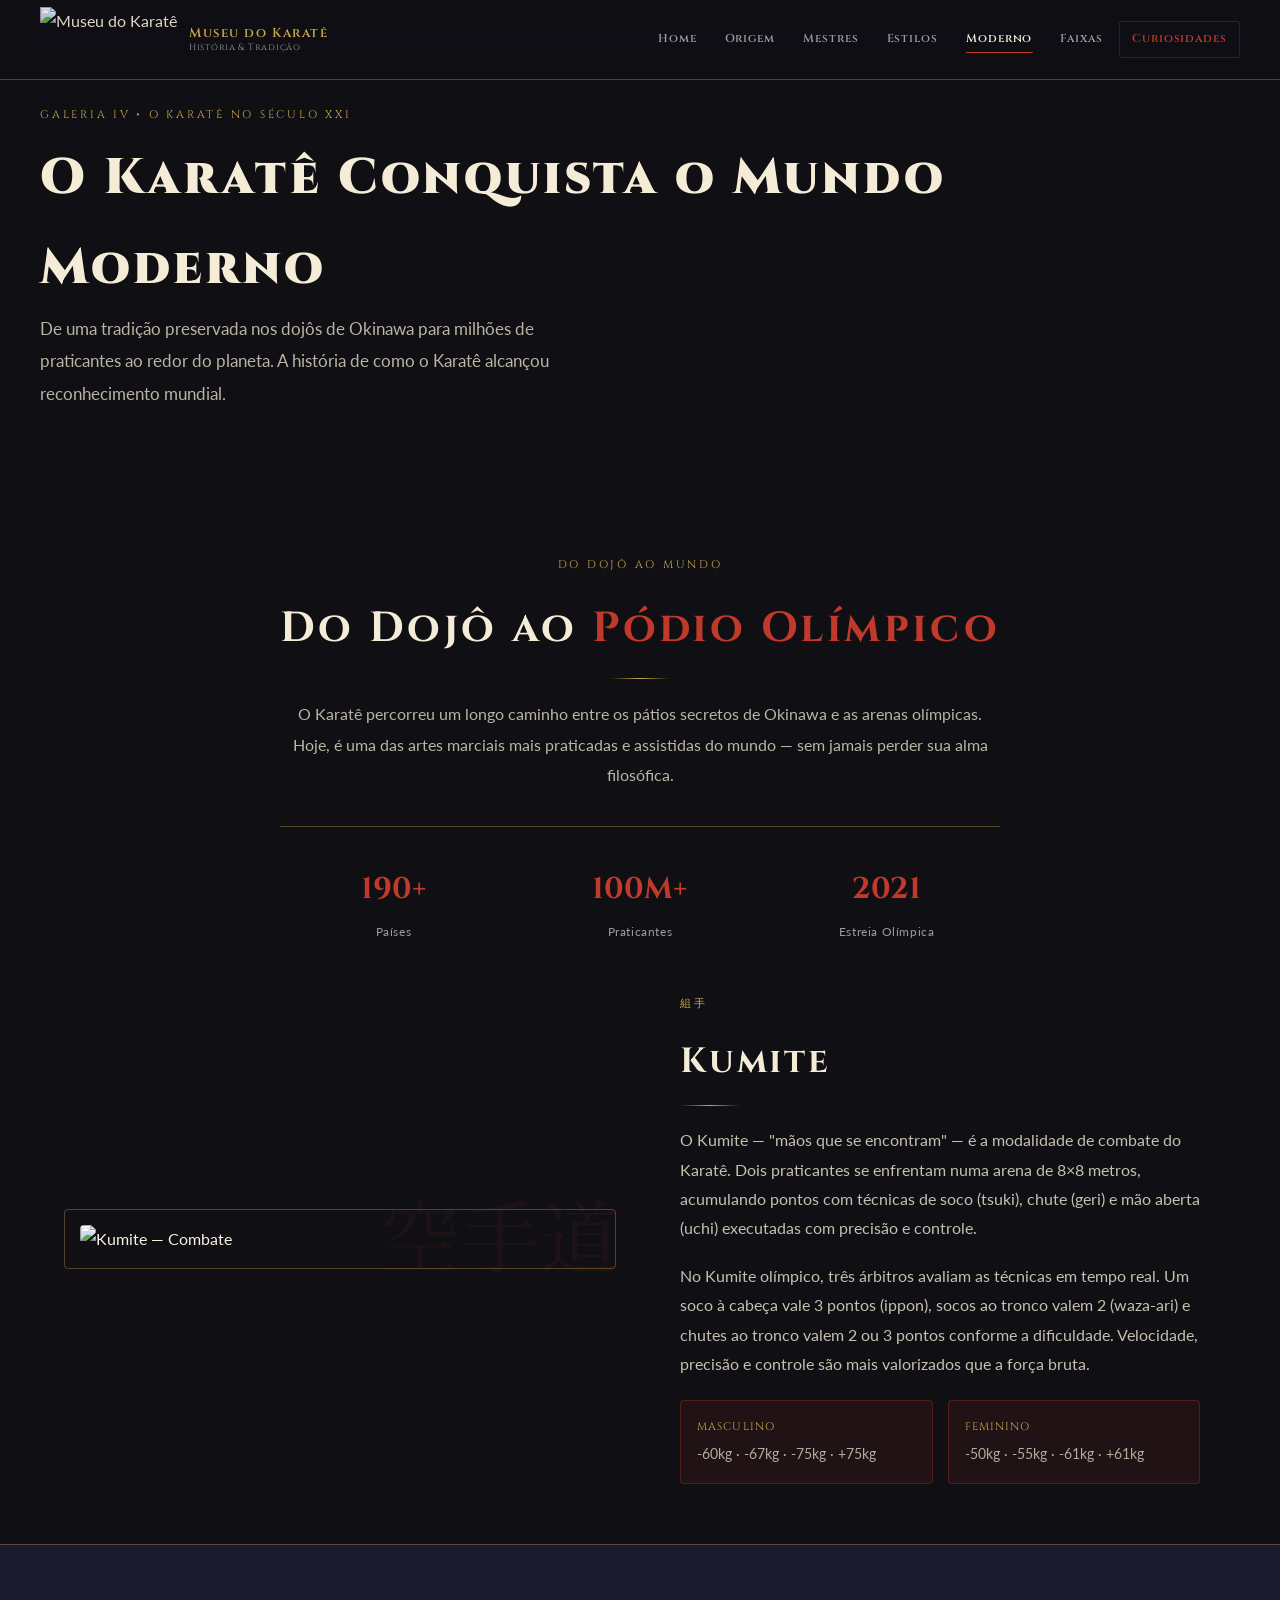
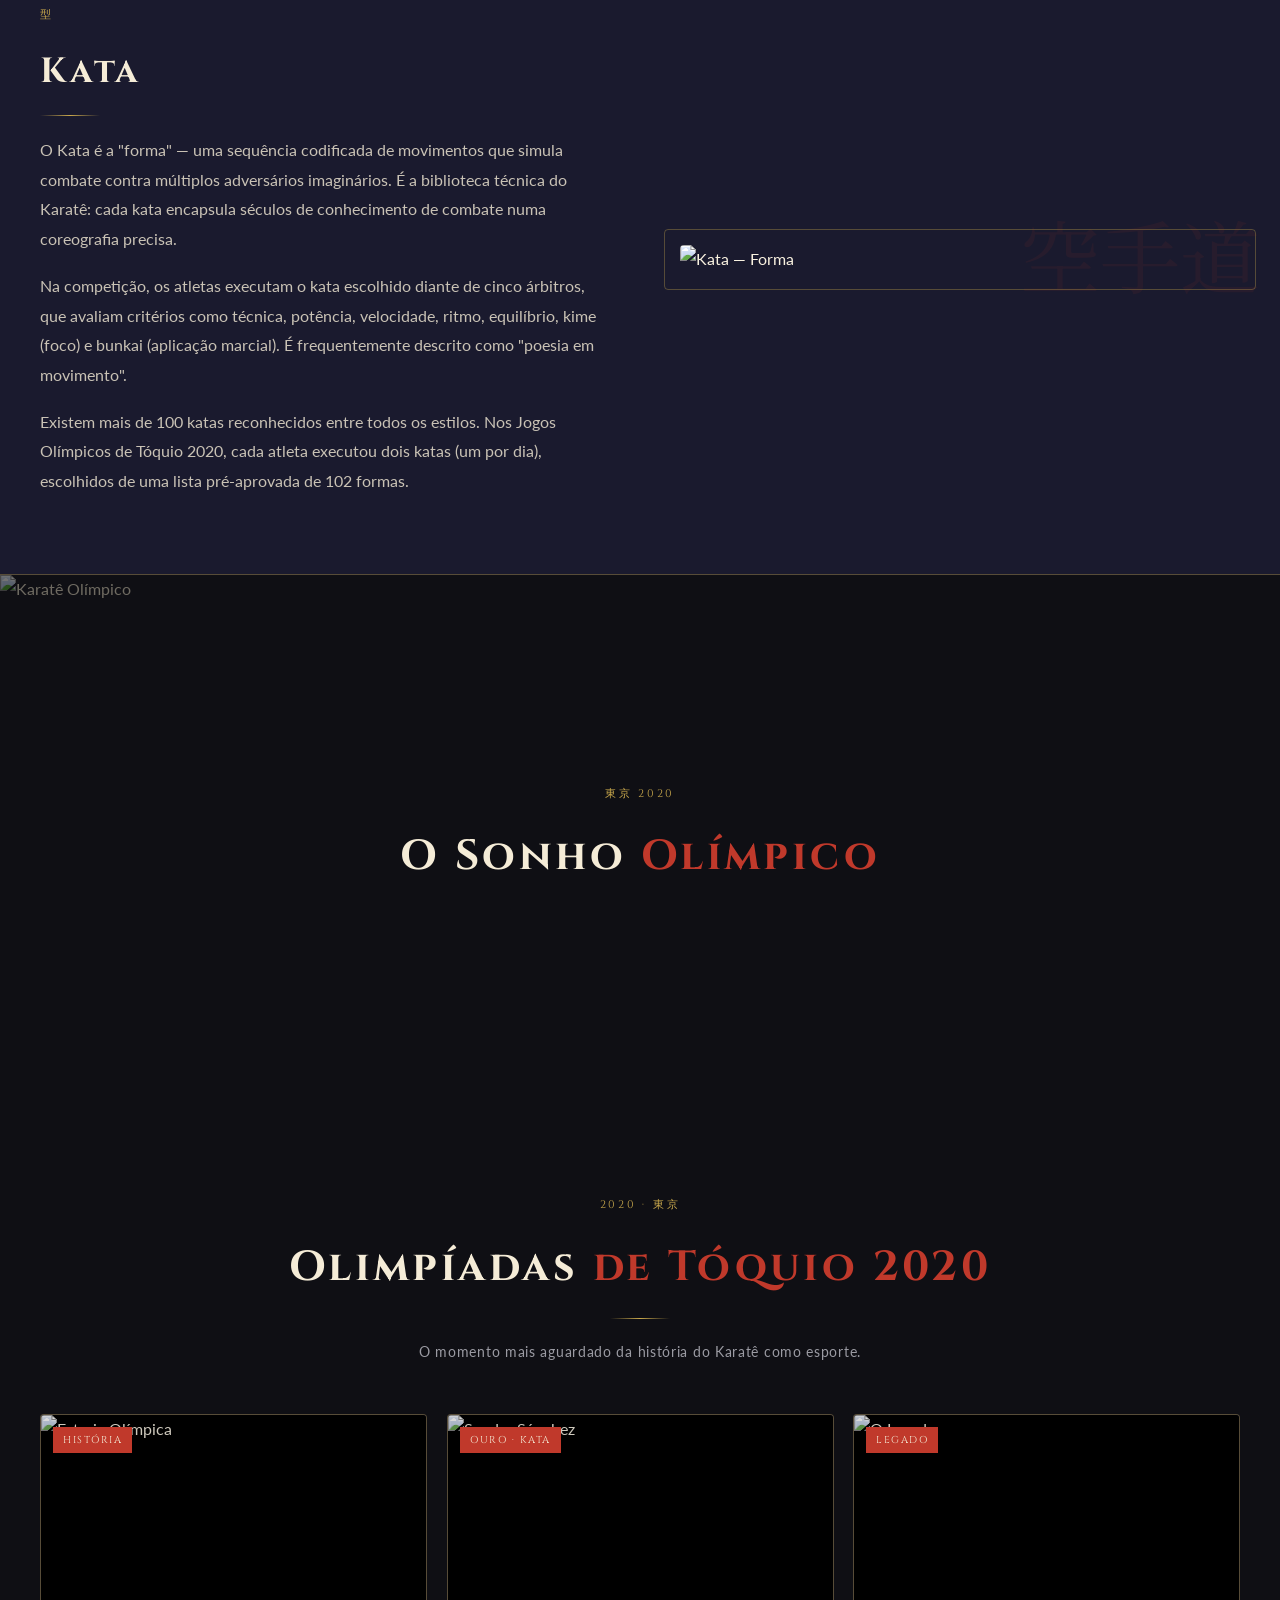
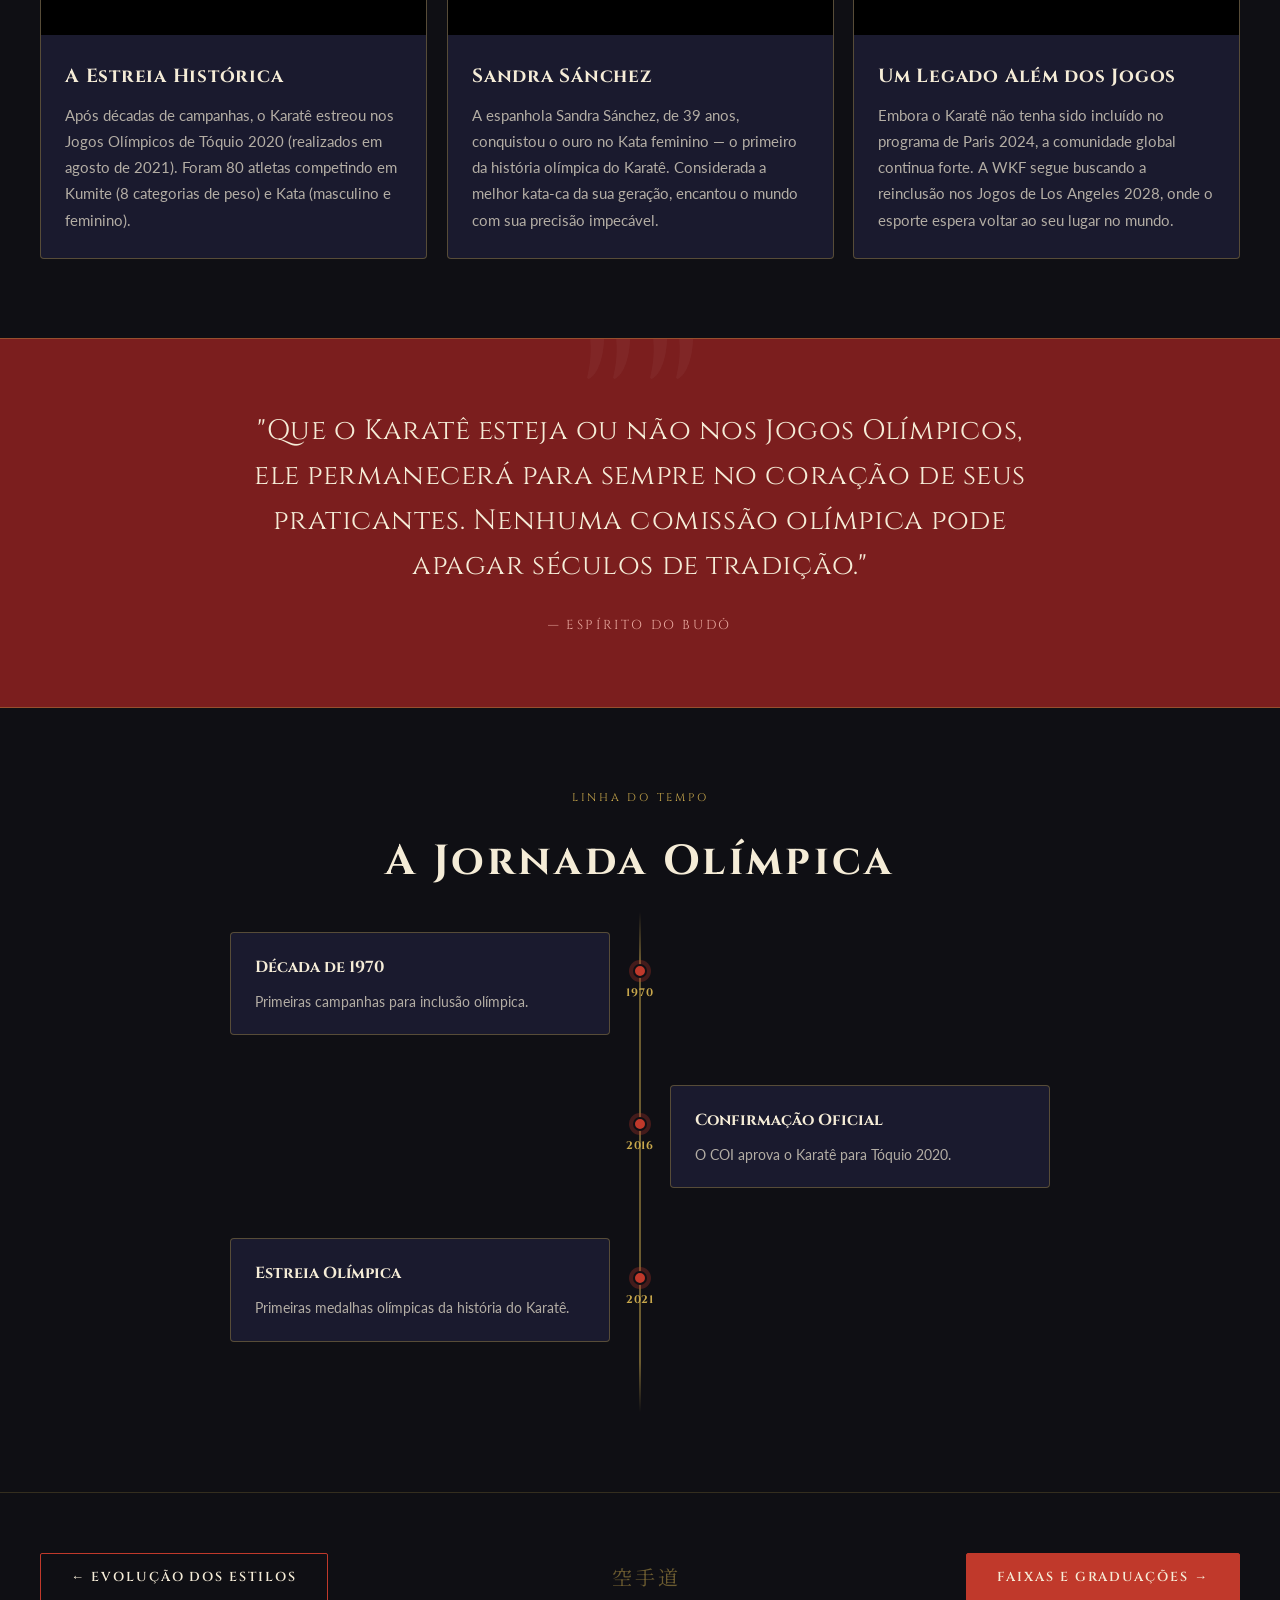
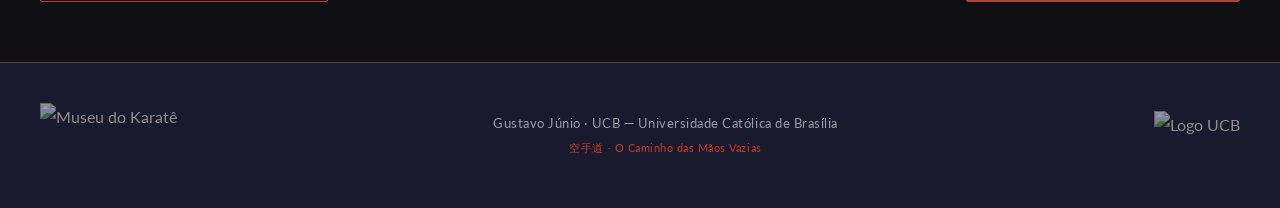
==== moderno.html @ 161d8fad "Add files via upload" ====
<!doctype html>
<html lang="pt-br">
<head>
  <meta charset="UTF-8" />
  <meta name="viewport" content="width=device-width, initial-scale=1.0" />
  <title>Karatê Moderno — Museu Virtual do Karatê</title>
  <link rel="stylesheet" href="style.css" />
</head>

<body>

  <header class="header">
      <div class="header-inner">
        <a href="index.html" class="logo">
          <img src="./img/Logo.jpg" alt="Museu do Karatê" />
          <div class="logo-text">
            Museu do Karatê
            <small>História & Tradição</small>
          </div>
        </a>
      <nav class="navbar">
        <a href="index.html">Home</a>
        <a href="origem.html">Origem</a>
        <a href="mestres.html">Mestres</a>
        <a href="estilos.html">Estilos</a>
        <a href="moderno.html" class="active">Moderno</a>
        <a href="faixas.html">Faixas</a>
        <a href="curiosidades.html" class="nav-highlight">Curiosidades</a>
      </nav>
    </div>
  </header>

  <div class="page-hero">
    <div class="page-hero-bg" style="background-image: url('./img/reeeeeeee.jpeg');"></div>
    <div class="page-hero-overlay"></div>
    <div class="page-hero-content">
      <span class="section-label">
Galeria IV • O Karatê no Século XXI
</span>

<h1>O Karatê Conquista o Mundo Moderno</h1>

<p class="hero-desc">
De uma tradição preservada nos dojôs de Okinawa para milhões de praticantes ao redor do planeta. A história de como o Karatê alcançou reconhecimento mundial.
</p>
    </div>
  </div>


  <div style="max-width:800px; margin:0 auto; padding:7rem 4rem 5rem; text-align:center;">
    <span class="section-label reveal">Do Dojô ao Mundo</span>
    <h2 class="section-title reveal">Do Dojô ao <span>Pódio Olímpico</span></h2>
    <div class="gold-divider reveal"></div>
    
    <p class="reveal" style="color:rgba(245,236,215,0.75); font-size:1.6rem; line-height:1.9;">
      O Karatê percorreu um longo caminho entre os pátios secretos de Okinawa e as arenas olímpicas. Hoje, é uma das artes marciais mais praticadas e assistidas do mundo — sem jamais perder sua alma filosófica.
    </p>

<div class="about-stats">

  <div class="stat-item">
    <span class="stat-number">190+</span>
    <span class="stat-label">Países</span>
  </div>

  <div class="stat-item">
    <span class="stat-number">100M+</span>
    <span class="stat-label">Praticantes</span>
  </div>

  <div class="stat-item">
    <span class="stat-number">2021</span>
    <span class="stat-label">Estreia Olímpica</span>
  </div>

    </div>
      

</div>
  </div>
  
  <div style="max-width:1280px; margin:0 auto; padding:0 4rem;">
    <div class="about-section" style="padding-top:0; padding-bottom:6rem;">
      <div class="about-image-wrap reveal">
        <img src="./img/Kumite.jpg" alt="Kumite — Combate" />
        <div class="about-frame"></div>
      </div>
      <div class="about-text">
        <span class="section-label" style="text-align:left;">組手</span>
        <h2 class="section-title" style="text-align:left; font-size:3.5rem;">Kumite</h2>
        <div class="gold-divider" style="margin-left:0;"></div>
        <p style="color:rgba(245,236,215,0.8); font-size:1.55rem; line-height:1.9; margin-bottom:1.8rem;">
          O Kumite — "mãos que se encontram" — é a modalidade de combate do Karatê. Dois praticantes se enfrentam numa arena de 8×8 metros, acumulando pontos com técnicas de soco (tsuki), chute (geri) e mão aberta (uchi) executadas com precisão e controle.
        </p>
        <p style="color:rgba(245,236,215,0.8); font-size:1.55rem; line-height:1.9; margin-bottom:1.8rem;">
          No Kumite olímpico, três árbitros avaliam as técnicas em tempo real. Um soco à cabeça vale 3 pontos (ippon), socos ao tronco valem 2 (waza-ari) e chutes ao tronco valem 2 ou 3 pontos conforme a dificuldade. Velocidade, precisão e controle são mais valorizados que a força bruta.
        </p>
        <div style="display:grid; grid-template-columns:1fr 1fr; gap:1.5rem; margin-top:2rem;">
          <div style="background:rgba(192,57,43,0.1); border:1px solid rgba(192,57,43,0.3); padding:1.6rem; border-radius:4px;">
            <div style="font-family:'Cinzel',serif; color:var(--kiku); font-size:1.1rem; letter-spacing:0.1em; margin-bottom:0.5rem;">MASCULINO</div>
            <div style="color:rgba(245,236,215,0.7); font-size:1.4rem;">-60kg · -67kg · -75kg · +75kg</div>
          </div>
          <div style="background:rgba(192,57,43,0.1); border:1px solid rgba(192,57,43,0.3); padding:1.6rem; border-radius:4px;">
            <div style="font-family:'Cinzel',serif; color:var(--kiku); font-size:1.1rem; letter-spacing:0.1em; margin-bottom:0.5rem;">FEMININO</div>
            <div style="color:rgba(245,236,215,0.7); font-size:1.4rem;">-50kg · -55kg · -61kg · +61kg</div>
          </div>
        </div>
      </div>
    </div>
  </div>

  

  <div style="background:var(--sumi-mid); border-top:var(--border-gold); border-bottom:var(--border-gold);">
    <div style="max-width:1280px; margin:0 auto; padding:6rem 4rem;">
      <div class="about-section" style="padding:0;">
        <div class="about-text" style="order:1;">
          <span class="section-label" style="text-align:left;">型</span>
          <h2 class="section-title" style="text-align:left; font-size:3.5rem;">Kata</h2>
          <div class="gold-divider" style="margin-left:0;"></div>
          <p style="color:rgba(245,236,215,0.8); font-size:1.55rem; line-height:1.9; margin-bottom:1.8rem;">
            O Kata é a "forma" — uma sequência codificada de movimentos que simula combate contra múltiplos adversários imaginários. É a biblioteca técnica do Karatê: cada kata encapsula séculos de conhecimento de combate numa coreografia precisa.
          </p>
          <p style="color:rgba(245,236,215,0.8); font-size:1.55rem; line-height:1.9; margin-bottom:1.8rem;">
            Na competição, os atletas executam o kata escolhido diante de cinco árbitros, que avaliam critérios como técnica, potência, velocidade, ritmo, equilíbrio, kime (foco) e bunkai (aplicação marcial). É frequentemente descrito como "poesia em movimento".
          </p>
          <p style="color:rgba(245,236,215,0.8); font-size:1.55rem; line-height:1.9;">
            Existem mais de 100 katas reconhecidos entre todos os estilos. Nos Jogos Olímpicos de Tóquio 2020, cada atleta executou dois katas (um por dia), escolhidos de uma lista pré-aprovada de 102 formas.
          </p>
        </div>
        <div class="about-image-wrap reveal" style="order:2;">
          <img src="./img/Kata.jpg" alt="Kata — Forma" />
          <div class="about-frame"></div>
        </div>
      </div>
    </div>
  </div>

  <section style="position:relative;height:60vh;overflow:hidden;">
  <img
    src="./img/olimpiacoo.png"
    alt="Karatê Olímpico"
    style="width:100%;height:100%;object-fit:cover;filter:brightness(.45);"
  >

  <div style="
      position:absolute;
      inset:0;
      display:flex;
      align-items:center;
      justify-content:center;
      flex-direction:column;
      text-align:center;
  ">
      <span class="section-label">東京 2020</span>
      <h2 class="section-title">
        O Sonho <span>Olímpico</span>
      </h2>
  </div>
</section>

  <div style="max-width:1280px; margin:0 auto; padding:8rem 4rem;">
    <span class="section-label reveal" style="display:block; text-align:center; margin-bottom:1.5rem;">2020 · 東京</span>
    <h2 class="section-title reveal">Olimpíadas <span>de Tóquio 2020</span></h2>
    <div class="gold-divider reveal"></div>
    <p class="section-subtitle reveal">O momento mais aguardado da história do Karatê como esporte.</p>

    <div class="cards-grid">
      <div class="museum-card reveal">
        <div class="card-img-wrap">
          <img src="./img/A Estreia Histórica.jpg" alt="Estreia Olímpica" />
          <span class="card-tag">História</span>
        </div>
        <div class="card-body">
          <h3>A Estreia Histórica</h3>
          <p>Após décadas de campanhas, o Karatê estreou nos Jogos Olímpicos de Tóquio 2020 (realizados em agosto de 2021). Foram 80 atletas competindo em Kumite (8 categorias de peso) e Kata (masculino e feminino).</p>
        </div>
      </div>
      <div class="museum-card reveal">
        <div class="card-img-wrap">
          <img src="./img/Sandra Sánchez.jpg" alt="Sandra Sánchez" />
          <span class="card-tag">Ouro · Kata</span>
        </div>
        <div class="card-body">
          <h3>Sandra Sánchez</h3>
          <p>A espanhola Sandra Sánchez, de 39 anos, conquistou o ouro no Kata feminino — o primeiro da história olímpica do Karatê. Considerada a melhor kata-ca da sua geração, encantou o mundo com sua precisão impecável.</p>
        </div>
      </div>
      <div class="museum-card reveal">
        <div class="card-img-wrap">
          <img src="./img/Um Legado Além dos Jogos.jpg" alt="O Legado" />
          <span class="card-tag">Legado</span>
        </div>
        <div class="card-body">
          <h3>Um Legado Além dos Jogos</h3>
          <p>Embora o Karatê não tenha sido incluído no programa de Paris 2024, a comunidade global continua forte. A WKF segue buscando a reinclusão nos Jogos de Los Angeles 2028, onde o esporte espera voltar ao seu lugar no mundo.</p>
        </div>
      </div>
    </div>
  </div>


  <div class="quote-section">
    <p class="quote-text">"Que o Karatê esteja ou não nos Jogos Olímpicos, ele permanecerá para sempre no coração de seus praticantes. Nenhuma comissão olímpica pode apagar séculos de tradição."</p>
    <span class="quote-author">— Espírito do Budô</span>
  </div>

<div class="timeline-section">
  <span class="section-label">Linha do Tempo</span>
  <h2 class="section-title">A Jornada Olímpica</h2>

  <div class="timeline">

    <div class="timeline-item">
      <div class="tl-content">
        <h4>Década de 1970</h4>
        <p>Primeiras campanhas para inclusão olímpica.</p>
      </div>

      <div class="tl-center">
        <div class="tl-dot"></div>
        <span class="tl-year">1970</span>
      </div>

      <div class="tl-empty"></div>
    </div>

    <div class="timeline-item">
      <div class="tl-empty"></div>

      <div class="tl-center">
        <div class="tl-dot"></div>
        <span class="tl-year">2016</span>
      </div>

      <div class="tl-content">
        <h4>Confirmação Oficial</h4>
        <p>O COI aprova o Karatê para Tóquio 2020.</p>
      </div>
    </div>

    <div class="timeline-item">
      <div class="tl-content">
        <h4>Estreia Olímpica</h4>
        <p>Primeiras medalhas olímpicas da história do Karatê.</p>
      </div>

      <div class="tl-center">
        <div class="tl-dot"></div>
        <span class="tl-year">2021</span>
      </div>

      <div class="tl-empty"></div>
    </div>

  </div>
</div>

  <div style="max-width:1280px; margin:0 auto; padding:6rem 4rem; display:flex; justify-content:space-between; align-items:center; border-top: 1px solid rgba(201,168,76,0.2);">
    <a href="estilos.html" class="btn"><span>← Evolução dos Estilos</span></a>
    <span class="jp-text" style="color:var(--kiku); font-size:2rem; opacity:0.5;">空手道</span>
    <a href="faixas.html" class="btn btn-primary"><span>Faixas e Graduações →</span></a>
  </div>

  <footer class="footer">
  <div class="footer-inner">

    <div class="footer-logo">
      <a href="index.html">
        <img src="./img/Logo.jpg" alt="Museu do Karatê" />
      </a>
    </div>

    <p class="footer-text">
      Gustavo Júnio · UCB — Universidade Católica de Brasília<br />
      <span style="color: var(--torii); font-size: 1.1rem;">
        空手道 · O Caminho das Mãos Vazias
      </span>
    </p>

    <div class="footer-ucb">
      <a href="https://ucb.catolica.edu.br/" target="_blank">
        <img src="./img/logocatolica.webp" alt="Logo UCB" />
      </a>
    </div>

  </div>
</footer>
  </body>
</html>
---- style.css ----
@import url('https://fonts.googleapis.com/css2?family=Cinzel:wght@400;600;700;900&family=Lato:wght@300;400;700&family=Noto+Serif+JP:wght@300;400&display=swap');

:root {
  --torii:      #C0392B;
  --torii-dark: #7B1E1E;
  --torii-lite: #E8A89E;
  --sumi:       #0F0F14;
  --sumi-mid:   #1A1A2E;
  --washi:      #F5ECD7;
  --washi-dark: #E8D9B8;
  --kiku:       #C9A84C;
  --kiku-lite:  #E8C97A;
  --shoji:      #FAFAF6;
  --pedra:      #6B6B72;
  --pedra-lite: #9B9BA3;
  --branco:     #FFFFFF;

  --border-gold: 1px solid rgba(201,168,76,0.35);
  --border-lite: 1px solid rgba(255,255,255,0.08);

  --shadow-card:  0 8px 40px rgba(0,0,0,0.55);
  --shadow-hover: 0 20px 60px rgba(0,0,0,0.7);
  --shadow-glow:  0 0 30px rgba(192,57,43,0.25);

  --radius:      2px;
  --radius-card: 4px;
  --transition:  0.35s cubic-bezier(0.4,0,0.2,1);

  --header-h: 80px;
}


*, *::before, *::after { box-sizing: border-box; margin: 0; padding: 0; }

html {
  scroll-behavior: smooth;
  font-size: 10px;
  overflow-x: hidden;
}

body {
  background-color: var(--sumi);
  color: var(--washi);
  font-family: 'Lato', sans-serif;
  font-size: 1.6rem;
  line-height: 1.8;
  overflow-x: hidden;
  animation: pageFade .7s ease both;
}

a { text-decoration: none; color: inherit; }
img { display: block; max-width: 100%; }

::-webkit-scrollbar { width: 4px; }
::-webkit-scrollbar-track { background: var(--sumi-mid); }
::-webkit-scrollbar-thumb { background: var(--torii); border-radius: 2px; }
::selection { background: var(--torii); color: var(--washi); }


.jp-text {
  font-family: 'Noto Serif JP', serif;
  letter-spacing: 0.15em;
}

.section-label {
  display: block;
  font-family: 'Cinzel', serif;
  font-size: 1.1rem;
  letter-spacing: 0.25em;
  color: var(--kiku);
  text-transform: uppercase;
  text-align: center;
  margin-bottom: 1.6rem;
}

.section-title {
  font-family: 'Cinzel', serif;
  font-size: clamp(2.4rem, 5vw, 4.2rem);
  font-weight: 700;
  color: var(--washi);
  text-align: center;
  letter-spacing: 0.08em;
  margin-bottom: 1.2rem;
}
.section-title span { color: var(--torii); }

.section-subtitle {
  font-size: 1.4rem;
  color: var(--pedra-lite);
  text-align: center;
  letter-spacing: 0.05em;
  margin-bottom: 5rem;
  max-width: 640px;
  margin-left: auto;
  margin-right: auto;
}

.gold-divider {
  width: 60px;
  height: 1px;
  background: linear-gradient(90deg, transparent, var(--kiku), transparent);
  margin: 0 auto 2rem;
}

.deco-divider {
  display: flex;
  align-items: center;
  gap: 2rem;
  margin: 2rem auto 6rem;
  max-width: 400px;
  justify-content: center;
}
.deco-divider-line {
  flex: 1;
  height: 1px;
  background: linear-gradient(90deg, transparent, var(--kiku));
}
.deco-divider-line:last-child {
  background: linear-gradient(90deg, var(--kiku), transparent);
}
.deco-divider-icon {
  color: var(--kiku);
  font-size: 1.6rem;
  font-family: 'Noto Serif JP', serif;
}


.header {
  position: fixed;
  top: 0; left: 0; right: 0;
  z-index: 999;
  background: rgba(15,15,20,0.95);
  border-bottom: var(--border-gold);
  height: var(--header-h);
}

@supports (backdrop-filter: blur(16px)) {
  .header {
    backdrop-filter: blur(16px);
    -webkit-backdrop-filter: blur(16px);
    background: rgba(15,15,20,0.75);
  }
}

.header-inner {
  max-width: 1280px;
  margin: 0 auto;
  padding: 0 4rem;
  height: 100%;
  display: flex;
  align-items: center;
  justify-content: space-between;
}

.logo {
  display: flex;
  align-items: center;
  gap: 1.2rem;
}
.logo img {
  height: 65px;
  opacity: 0.9;
  transition: var(--transition);
}
.logo img:hover { opacity: 1; transform: scale(1.03); }

.logo-text {
  font-family: 'Cinzel', serif;
  font-size: 1.3rem;
  font-weight: 600;
  color: var(--kiku);
  letter-spacing: 0.12em;
  line-height: 1.3;
}
.logo-text small {
  display: block;
  font-size: 0.9rem;
  color: var(--pedra-lite);
  font-weight: 400;
  letter-spacing: 0.08em;
}


.navbar {
  display: flex;
  align-items: center;
  gap: 0.4rem;
}
.navbar a {
  font-family: 'Cinzel', serif;
  font-size: 1.15rem;
  font-weight: 600;
  color: var(--pedra-lite);
  letter-spacing: 0.08em;
  padding: 0.7rem 1.2rem;
  position: relative;
  transition: var(--transition);
  border-radius: var(--radius);
  white-space: nowrap;
}
.navbar a::after {
  content: '';
  position: absolute;
  bottom: 4px; left: 50%;
  width: 0; height: 1px;
  background: var(--torii);
  transform: translateX(-50%);
  transition: var(--transition);
}
.navbar a:hover,
.navbar a.active { color: var(--washi); }
.navbar a:hover::after,
.navbar a.active::after { width: calc(100% - 2.4rem); }

.navbar a.nav-highlight {
  color: var(--torii);
  border: 1px solid rgba(192,57,43,0.3);
  border-radius: var(--radius);
}
.navbar a.nav-highlight:hover {
  background: var(--torii);
  color: var(--washi);
  border-color: var(--torii);
}
.navbar a.nav-highlight::after { display: none; }

.btn {
  display: inline-block;
  font-family: 'Cinzel', serif;
  font-size: 1.3rem;
  font-weight: 600;
  letter-spacing: 0.15em;
  padding: 1.2rem 3rem;
  border: 1px solid var(--torii);
  color: var(--washi);
  background: transparent;
  cursor: pointer;
  position: relative;
  overflow: hidden;
  transition: var(--transition);
  text-transform: uppercase;
  border-radius: var(--radius);
}
.btn::before {
  content: '';
  position: absolute;
  inset: 0;
  background: var(--torii);
  transform: translateX(-101%);
  transition: var(--transition);
}
.btn span { position: relative; z-index: 1; }
.btn:hover::before { transform: translateX(0); }
.btn:hover { box-shadow: var(--shadow-glow); }

.btn-primary {
  background: var(--torii);
  border-color: var(--torii);
}
.btn-primary::before { background: var(--torii-dark); }

.btn-gold {
  border-color: var(--kiku);
  color: var(--kiku);
}
.btn-gold::before { background: var(--kiku); }
.btn-gold:hover { color: var(--sumi); }

.hero {
  position: relative;
  height: 100vh;
  min-height: 700px;
  display: flex;
  align-items: center;
  overflow: hidden;
}

.hero-bg {
  position: absolute;
  inset: 0;
  background-size: cover;
  background-position: center;
  background-repeat: no-repeat;
  transform: scale(1.05);
  animation: heroPan 20s ease-in-out infinite alternate;
  will-change: transform;
}
@keyframes heroPan {
  from { transform: scale(1.05) translateX(0); }
  to   { transform: scale(1.08) translateX(-2%); }
}

.hero-overlay {
  position: absolute;
  inset: 0;
  background: linear-gradient(
    135deg,
    rgba(15,15,20,0.88) 0%,
    rgba(15,15,20,0.6) 50%,
    rgba(123,30,30,0.25) 100%
  );
}

.hero-kamon {
  position: absolute;
  right: 8%; top: 50%;
  transform: translateY(-50%);
  width: 340px;
  opacity: 0.06;
  pointer-events: none;
}

.hero-content {
  position: relative;
  z-index: 2;
  width: min(90%, 1280px);
  margin: 0 auto;
  padding: 0 4rem;
}

.hero-kana {
  font-family: 'Noto Serif JP', serif;
  font-size: clamp(4rem, 7vw, 7rem);
  font-weight: 300;
  color: var(--torii);
  opacity: 0.7;
  letter-spacing: 0.3em;
  display: block;
  margin-bottom: 1rem;
  animation: fadeUp 1s ease 0.2s both;
}

.hero h1 {
  font-family: 'Cinzel', serif;
  font-size: clamp(3.2rem, 5.5vw, 6rem);
  font-weight: 900;
  color: var(--washi);
  letter-spacing: 0.06em;
  line-height: 1.1;
  margin-bottom: 2rem;
  animation: fadeUp 1s ease 0.4s both;
}
.hero h1 em { color: var(--torii); font-style: normal; }

.hero-desc {
  font-size: 1.7rem;
  color: rgba(245,236,215,0.75);
  max-width: 520px;
  margin-bottom: 3.5rem;
  animation: fadeUp 1s ease 0.6s both;
  line-height: 1.9;
}

.hero-actions {
  display: flex;
  gap: 1.6rem;
  flex-wrap: wrap;
  animation: fadeUp 1s ease 0.8s both;
}

.hero-badge {
  position: absolute;
  bottom: 3rem; left: 50%;
  transform: translateX(-50%);
  display: flex; flex-direction: column; align-items: center;
  gap: 0.8rem; z-index: 2;
  animation: fadeUp 1s ease 1s both;
}
.hero-badge span {
  font-size: 1.1rem;
  letter-spacing: 0.2em;
  color: var(--pedra-lite);
  text-transform: uppercase;
  font-family: 'Cinzel', serif;
}
.hero-badge-line {
  width: 1px; height: 50px;
  background: linear-gradient(to bottom, var(--kiku), transparent);
  animation: pulseLine 2s ease infinite;
}
@keyframes pulseLine {
  0%,100% { opacity: 1; }
  50% { opacity: 0.3; }
}


.page-hero {
  height: 45vh;
  min-height: 360px;
  display: flex;
  align-items: flex-end;
  position: relative;
  overflow: hidden;
  margin-top: var(--header-h);
}
.page-hero-bg {
  position: absolute;
  inset: 0;
  background-size: cover;
  background-position: center;
  filter: brightness(0.4) grayscale(20%);
}
.page-hero-overlay {
  position: absolute;
  inset: 0;
  background: linear-gradient(to top, var(--sumi) 0%, transparent 60%);
}
.page-hero-content {
  position: relative;
  z-index: 2;
  max-width: 1280px;
  width: 100%;
  margin: 0 auto;
  padding: 4rem;
}
.page-hero-content .section-label { text-align: left; margin-bottom: 0.8rem; }
.page-hero-content h1 {
  font-family: 'Cinzel', serif;
  font-size: clamp(3rem, 5vw, 5rem);
  font-weight: 900;
  color: var(--washi);
  letter-spacing: 0.06em;
}


#sobre {
 
}

.about-section {
  max-width: 1280px;
  margin: 0 auto;
  padding: 10rem 4rem;
  display: grid;
  grid-template-columns: 1fr 1fr;
  gap: 8rem;
  align-items: center;
}

.about-image-wrap { position: relative; }
.about-image-wrap img {
  width: 100%;
  border-radius: var(--radius-card);
  filter: grayscale(20%) contrast(1.05);
}
.about-frame {
  position: absolute;
  inset: -16px;
  border: var(--border-gold);
  border-radius: var(--radius-card);
  pointer-events: none;
}
.about-image-wrap::after {
  content: '空手道';
  font-family: 'Noto Serif JP', serif;
  position: absolute;
  bottom: -2rem; right: -2rem;
  font-size: 8rem;
  color: var(--torii);
  opacity: 0.08;
  pointer-events: none;
  line-height: 1;
}

.about-text .section-label { text-align: left; }
.about-text .section-title { text-align: left; }
.about-text .gold-divider  { margin-left: 0; }
.about-text p {
  color: rgba(245,236,215,0.8);
  font-size: 1.55rem;
  line-height: 1.9;
  margin-bottom: 1.8rem;
}

.about-stats {
  display: grid;
  grid-template-columns: repeat(auto-fit, minmax(120px, 1fr));
  gap: 2rem;
  margin-top: 3.5rem;
  padding-top: 3.5rem;
  border-top: var(--border-gold);
}
.stat-item { text-align: center; }
.stat-number {
  font-family: 'Cinzel', serif;
  font-size: 3rem;
  font-weight: 700;
  color: var(--torii);
  display: block;
}
.stat-label {
  font-size: 1.2rem;
  color: var(--pedra-lite);
  letter-spacing: 0.05em;
}

.quote-section {
  background: var(--torii-dark);
  border-top: var(--border-gold);
  border-bottom: var(--border-gold);
  padding: 7rem 4rem;
  text-align: center;
  position: relative;
  overflow: hidden;
}
.quote-section::before {
  content: '""';
  position: absolute;
  top: -2rem; left: 50%;
  transform: translateX(-50%);
  font-family: 'Cinzel', serif;
  font-size: 20rem;
  color: rgba(255,255,255,0.04);
  line-height: 1;
  pointer-events: none;
}
.quote-text {
  font-family: 'Cinzel', serif;
  font-size: clamp(1.8rem, 3vw, 2.8rem);
  color: var(--washi);
  max-width: 800px;
  margin: 0 auto 2rem;
  line-height: 1.6;
  letter-spacing: 0.02em;
  position: relative;
  z-index: 1;
}
.quote-author {
  font-size: 1.3rem;
  color: var(--torii-lite);
  letter-spacing: 0.2em;
  text-transform: uppercase;
  font-family: 'Cinzel', serif;
  position: relative;
  z-index: 1;
}

.nav-cards-section {
  padding: 8rem 4rem;
  max-width: 1280px;
  margin: 0 auto;
}
.nav-cards-grid {
  display: grid;
  grid-template-columns: repeat(3, 1fr);
  gap: 2rem;
}
.nav-card {
  background: var(--sumi-mid);
  border: var(--border-gold);
  border-radius: var(--radius-card);
  padding: 3.5rem 2.8rem;
  cursor: pointer;
  transition: var(--transition);
  position: relative;
  overflow: hidden;
  text-decoration: none;
  display: block;
}
.nav-card::after {
  content: '';
  position: absolute;
  bottom: 0; left: 0; right: 0;
  height: 2px;
  background: var(--torii);
  transform: scaleX(0);
  transform-origin: left;
  transition: var(--transition);
}
.nav-card:hover {
  transform: translateY(-8px);
  box-shadow: var(--shadow-hover);
  border-color: rgba(201,168,76,0.5);
}
.nav-card:hover::after { transform: scaleX(1); }

.nav-card-num {
  font-family: 'Cinzel', serif;
  font-size: 5rem;
  font-weight: 900;
  color: rgba(192,57,43,0.15);
  line-height: 1;
  margin-bottom: 1.6rem;
}
.nav-card-title {
  font-family: 'Cinzel', serif;
  font-size: 1.8rem;
  font-weight: 700;
  color: var(--washi);
  letter-spacing: 0.04em;
  margin-bottom: 1rem;
}
.nav-card-text {
  font-size: 1.4rem;
  color: rgba(245,236,215,0.65);
  line-height: 1.75;
  margin-bottom: 2rem;
}
.nav-card-arrow {
  font-family: 'Cinzel', serif;
  font-size: 1.2rem;
  color: var(--kiku);
  letter-spacing: 0.1em;
  transition: var(--transition);
}
.nav-card:hover .nav-card-arrow { color: var(--torii); letter-spacing: 0.2em; }


.gallery-section {
  padding: 8rem 4rem;
  max-width: 1280px;
  margin: 0 auto;
}


.gallery-section-wrap.bg-alt {
  background: var(--sumi-mid);
  border-top: var(--border-gold);
  border-bottom: var(--border-gold);
}

.gallery-section-wrap.bg-alt .gallery-section {
  background: transparent;
}


.cards-grid {
  display: grid;
  grid-template-columns: repeat(auto-fit, minmax(300px, 1fr));
  gap: 2.4rem;
}

.museum-card {
  background: var(--sumi-mid);
  border: var(--border-gold);
  border-radius: var(--radius-card);
  overflow: hidden;
  cursor: pointer;
  transition: var(--transition);
  display: flex;
  flex-direction: column;
  position: relative;
  will-change: transform;
}
.museum-card::before {
  content: '';
  position: absolute;
  top: 0; left: 0; right: 0;
  height: 2px;
  background: var(--torii);
  transform: scaleX(0);
  transition: var(--transition);
  transform-origin: left;
}
.museum-card:hover {
  transform: translateY(-8px);
  box-shadow: var(--shadow-hover);
  border-color: rgba(201,168,76,0.6);
}
.museum-card:hover::before { transform: scaleX(1); }


.gallery-section-wrap.bg-alt .museum-card {
  background: var(--sumi);
}

.card-img-wrap {
  position: relative;
  overflow: hidden;
  height: 22rem;
  background: #000;
}
.card-img-wrap img {
  width: 100%;
  height: 100%;
  object-fit: cover;
  filter: grayscale(30%) brightness(0.85);
  transition: var(--transition);
}
.museum-card:hover .card-img-wrap img {
  filter: grayscale(0%) brightness(1);
  transform: scale(1.05);
}

.card-tag {
  position: absolute;
  top: 1.2rem; left: 1.2rem;
  background: var(--torii);
  color: var(--washi);
  font-family: 'Cinzel', serif;
  font-size: 1rem;
  letter-spacing: 0.15em;
  padding: 0.4rem 1rem;
  text-transform: uppercase;
}

.card-body {
  padding: 2.4rem;
  flex: 1;
  display: flex;
  flex-direction: column;
}
.card-body h3 {
  font-family: 'Cinzel', serif;
  font-size: 1.9rem;
  font-weight: 700;
  color: var(--washi);
  margin-bottom: 1rem;
  letter-spacing: 0.04em;
}
.card-body p {
  font-size: 1.45rem;
  color: rgba(245,236,215,0.7);
  line-height: 1.8;
  flex: 1;
}

.card-link {
  display: inline-flex;
  align-items: center;
  gap: 0.7rem;
  margin-top: 2rem;
  font-family: 'Cinzel', serif;
  font-size: 1.2rem;
  font-weight: 600;
  color: var(--kiku);
  letter-spacing: 0.1em;
  transition: var(--transition);
}
.card-link::after { content: '→'; transition: var(--transition); }
.museum-card:hover .card-link { color: var(--torii); }
.museum-card:hover .card-link::after { transform: translateX(5px); }


.timeline-section {
  padding: 8rem 4rem;
  max-width: 900px;
  margin: 0 auto;
}

.timeline {
  position: relative;
  padding: 2rem 0;
}
.timeline::before {
  content: '';
  position: absolute;
  left: 50%; top: 0; bottom: 0;
  width: 1px;
  background: linear-gradient(to bottom, transparent, var(--kiku) 10%, var(--kiku) 90%, transparent);
  transform: translateX(-50%);
}

.timeline-item {
  display: grid;
  grid-template-columns: 1fr 60px 1fr;
  gap: 0;
  margin-bottom: 5rem;
  align-items: center;

}

.timeline-item:nth-child(even) .tl-content { grid-column: 3; grid-row: 1; }
.timeline-item:nth-child(even) .tl-empty   { grid-column: 1; grid-row: 1; }
.timeline-item:nth-child(even) .tl-center  { grid-column: 2; grid-row: 1; }

.tl-center {
  display: flex;
  align-items: center;
  justify-content: center;
  flex-direction: column;
  gap: 0.5rem;
  position: relative;
  z-index: 2;
}
.tl-dot {
  width: 14px; height: 14px;
  background: var(--torii);
  border-radius: 50%;
  border: 2px solid var(--sumi);
  box-shadow: 0 0 0 4px rgba(192,57,43,0.3);
  flex-shrink: 0;
}
.tl-year {
  font-family: 'Cinzel', serif;
  font-size: 1.1rem;
  font-weight: 700;
  color: var(--kiku);
  white-space: nowrap;
  letter-spacing: 0.08em;
}
.tl-content {
  background: var(--sumi-mid);
  border: var(--border-gold);
  border-radius: var(--radius-card);
  padding: 2rem 2.4rem;
  transition: var(--transition);
}
.tl-content:hover {
  border-color: rgba(201,168,76,0.6);
  box-shadow: var(--shadow-card);
}
.tl-content h4 {
  font-family: 'Cinzel', serif;
  font-size: 1.6rem;
  color: var(--washi);
  margin-bottom: 0.8rem;
  font-weight: 700;
}
.tl-content p {
  font-size: 1.4rem;
  color: rgba(245,236,215,0.7);
  line-height: 1.75;
}
.tl-empty {      }


.masters-grid {
  display: grid;
  grid-template-columns: repeat(auto-fit, minmax(320px, 1fr));
  gap: 3rem;
}

.master-card {
  position: relative;
  background: var(--sumi-mid);
  border: var(--border-gold);
  border-radius: var(--radius-card);
  overflow: hidden;
  transition: var(--transition);

}
.master-card:hover {
  transform: translateY(-10px);
  box-shadow: var(--shadow-hover), var(--shadow-glow);
}

.master-frame {
  position: absolute;
  inset: 10px;
  border: 1px solid rgba(201,168,76,0.2);
  pointer-events: none;
  z-index: 1;
}

.master-img-wrap {
  height: 32rem;
  overflow: hidden;
  background: #000;
}
.master-img-wrap img {
  width: 100%;
  height: 100%;
  object-fit: cover;
  filter: sepia(20%) contrast(1.1) brightness(0.8);
  transition: var(--transition);
}
.master-card:hover .master-img-wrap img {
  filter: sepia(0%) contrast(1.05) brightness(0.95);
  transform: scale(1.04);
}

.master-plaque {
  padding: 2.4rem;
  background: var(--sumi-mid);
  border-top: 2px solid var(--kiku);
}
.master-name {
  font-family: 'Cinzel', serif;
  font-size: 2rem;
  font-weight: 700;
  color: var(--washi);
  letter-spacing: 0.04em;
  margin-bottom: 0.4rem;
}
.master-years {
  font-size: 1.2rem;
  color: var(--kiku);
  font-family: 'Cinzel', serif;
  letter-spacing: 0.1em;
  margin-bottom: 1.2rem;
}
.master-bio {
  font-size: 1.4rem;
  color: rgba(245,236,215,0.72);
  line-height: 1.8;
}
.master-bio + .master-bio { margin-top: 1rem; }
.master-quote {
  margin-top: 1.6rem;
  padding: 1.4rem;
  border-left: 2px solid var(--torii);
  background: rgba(192,57,43,0.06);
  font-size: 1.3rem;
  font-style: italic;
  color: rgba(245,236,215,0.65);
  line-height: 1.7;
}


.style-card {
  display: grid;
  grid-template-columns: 5px 1fr;
  background: var(--sumi-mid);
  border: var(--border-gold);
  border-radius: var(--radius-card);
  overflow: hidden;
  transition: var(--transition);

}
.style-card:hover { transform: translateX(6px); box-shadow: var(--shadow-card); }

.style-accent          { background: var(--torii); }
.style-accent.green    { background: #2E7D4F; }
.style-accent.wine     { background: #7B1E1E; }
.style-accent.steel    { background: #4A5568; }

.style-inner {
  padding: 3rem;
  display: grid;
  grid-template-columns: 1fr 1fr;
  gap: 3rem;
  align-items: start;
}
.style-inner img {
  width: 100%;
  height: auto;
  object-fit: contain;
}
.style-card:hover .style-inner img { filter: grayscale(0%) brightness(1); }

.style-name {
  font-family: 'Cinzel', serif;
  font-size: 2.4rem;
  font-weight: 900;
  color: var(--washi);
  letter-spacing: 0.06em;
  margin-bottom: 0.4rem;
}
.style-jp {
  font-family: 'Noto Serif JP', serif;
  font-size: 1.6rem;
  color: var(--kiku);
  margin-bottom: 1.4rem;
  display: block;
}
.style-desc {
  font-size: 1.45rem;
  color: rgba(245,236,215,0.75);
  line-height: 1.85;
  margin-bottom: 1.4rem;
}
.style-tag {
  display: inline-block;
  font-size: 1.1rem;
  letter-spacing: 0.12em;
  padding: 0.4rem 1.2rem;
  border: 1px solid rgba(201,168,76,0.4);
  color: var(--kiku);
  font-family: 'Cinzel', serif;
  text-transform: uppercase;
  border-radius: 1px;
  margin: 0.2rem 0.2rem 0 0;
}

.faixas-section {
  padding: 8rem 4rem;
  max-width: 1100px;
  margin: 0 auto;
}

.faixas-bar {
  display: flex;
  border-radius: var(--radius-card);
  overflow: hidden;
  margin-bottom: 5rem;
  box-shadow: var(--shadow-card);
  height: 32px;
}
.faixa-segment {
  flex: 1;
  cursor: default;
  transition: var(--transition);
  position: relative;
}
.faixa-segment:hover { transform: scaleY(1.25); }
.faixa-segment::after {
  content: attr(data-label);
  position: absolute;
  top: calc(100% + 8px);
  left: 50%;
  transform: translateX(-50%);
  font-size: 1rem;
  font-family: 'Cinzel', serif;
  color: var(--pedra-lite);
  white-space: nowrap;
  letter-spacing: 0.05em;
  pointer-events: none;
}

.faixas-table {
  margin-top: 3rem;
  width: 100%;
  border-collapse: collapse;
}
.faixas-table th {
  font-family: 'Cinzel', serif;
  font-size: 1.2rem;
  letter-spacing: 0.12em;
  color: var(--kiku);
  text-transform: uppercase;
  padding: 1.2rem 2rem;
  text-align: left;
  border-bottom: 1px solid rgba(201,168,76,0.3);
}
.faixas-table td {
  padding: 1.5rem 2rem;
  font-size: 1.4rem;
  color: rgba(245,236,215,0.8);
  border-bottom: 1px solid rgba(255,255,255,0.04);
  vertical-align: middle;
}
.faixas-table tr:hover td { background: rgba(255,255,255,0.025); }

.faixa-swatch {
  display: inline-block;
  width: 80px; height: 16px;
  border-radius: 3px;
  vertical-align: middle;
  border: 1px solid rgba(255,255,255,0.1);
}


.curiosidades-section {
  padding: 8rem 4rem;
  max-width: 1100px;
  margin: 0 auto;
}

.curiosidades-grid {
  columns: 2;
  column-gap: 2.4rem;
}
.curiosidade-card {
  break-inside: avoid;
  margin-bottom: 2.4rem;
  background: var(--sumi-mid);
  border: var(--border-gold);
  border-radius: var(--radius-card);
  padding: 2.4rem;
  transition: var(--transition);
}
.curiosidade-card:hover {
  border-color: rgba(201,168,76,0.6);
  transform: translateY(-4px);
  box-shadow: var(--shadow-card);
}
.curiosidade-icon {
  font-size: 2.8rem;
  margin-bottom: 1.2rem;
  display: block;
}
.curiosidade-card h4 {
  font-family: 'Cinzel', serif;
  font-size: 1.7rem;
  color: var(--washi);
  margin-bottom: 1rem;
  font-weight: 700;
}
.curiosidade-card p {
  font-size: 1.4rem;
  color: rgba(245,236,215,0.72);
  line-height: 1.8;
}


.page-nav {
  max-width: 1280px;
  margin: 0 auto;
  padding: 6rem 4rem;
  display: flex;
  justify-content: space-between;
  align-items: center;
  border-top: 1px solid rgba(201,168,76,0.2);
}
.page-nav-sep {
  color: var(--kiku);
  font-size: 2rem;
  opacity: 0.5;
  font-family: 'Noto Serif JP', serif;
}


.reveal {
  transition: opacity .6s ease, transform .6s ease;
}
.reveal.visible {
  opacity: 1;
  transform: none;
}


.footer {
  background: var(--sumi-mid);
  border-top: var(--border-gold);
  padding: 4rem;
}
.footer-inner {
  max-width: 1280px;
  margin: 0 auto;
  display: flex;
  justify-content: space-between;
  align-items: center;
  gap: 2rem;
  flex-wrap: wrap;
}
.footer-logo img {
  height: 65px;
  opacity: 0.55;
  transition: var(--transition);
}
.footer-logo img:hover {
  opacity: 0.85;
  transform: scale(1.05);
}
.footer-text {
  font-size: 1.3rem;
  color: var(--pedra-lite);
  letter-spacing: 0.04em;
  text-align: center;
}
.footer-ucb a { display: block; }
.footer-ucb img {
  height: 50px;
  opacity: 0.55;
  filter:  none;
  transition: var(--transition);
}
.footer-ucb img:hover { opacity: 0.85; transform: scale(1.05); }


section { scroll-margin-top: calc(var(--header-h) + 20px); }

a:focus-visible,
button:focus-visible,
.btn:focus-visible,
input:focus-visible,
textarea:focus-visible,
select:focus-visible {
  outline: 2px solid var(--kiku);
  outline-offset: 4px;
}

@media (prefers-reduced-motion: reduce) {
  *, *::before, *::after {
    animation: none !important;
    transition: none !important;
    scroll-behavior: auto !important;
  }
}


@keyframes fadeUp {
  from { opacity: 0; transform: translateY(30px); }
  to   { opacity: 1; transform: translateY(0); }
}
@keyframes pageFade {
  from { opacity: 0; }
  to   { opacity: 1; }
}

.curiosidades-grid {
  display: grid;
  grid-template-columns: repeat(auto-fit, minmax(280px, 1fr));
  gap: 2rem;
  margin-top: 4rem;
}

.curiosidade-card {
  background: rgba(255,255,255,0.03);
  border: 1px solid rgba(201,168,76,0.2);
  padding: 2.5rem;
  border-radius: 12px;

  display: flex;
  flex-direction: column;
  height: 100%;
}

.curiosidade-card h4 {
  margin: 1rem 0;
}

.curiosidade-card p {
  flex-grow: 1;
}

.cards-grid {
  display: grid;
  grid-template-columns: repeat(auto-fit, minmax(320px, 1fr));
  gap: 2rem;
}

.museum-card {
  display: flex;
  flex-direction: column;
  height: 100%;
}

.card-body {
  flex-grow: 1;
}
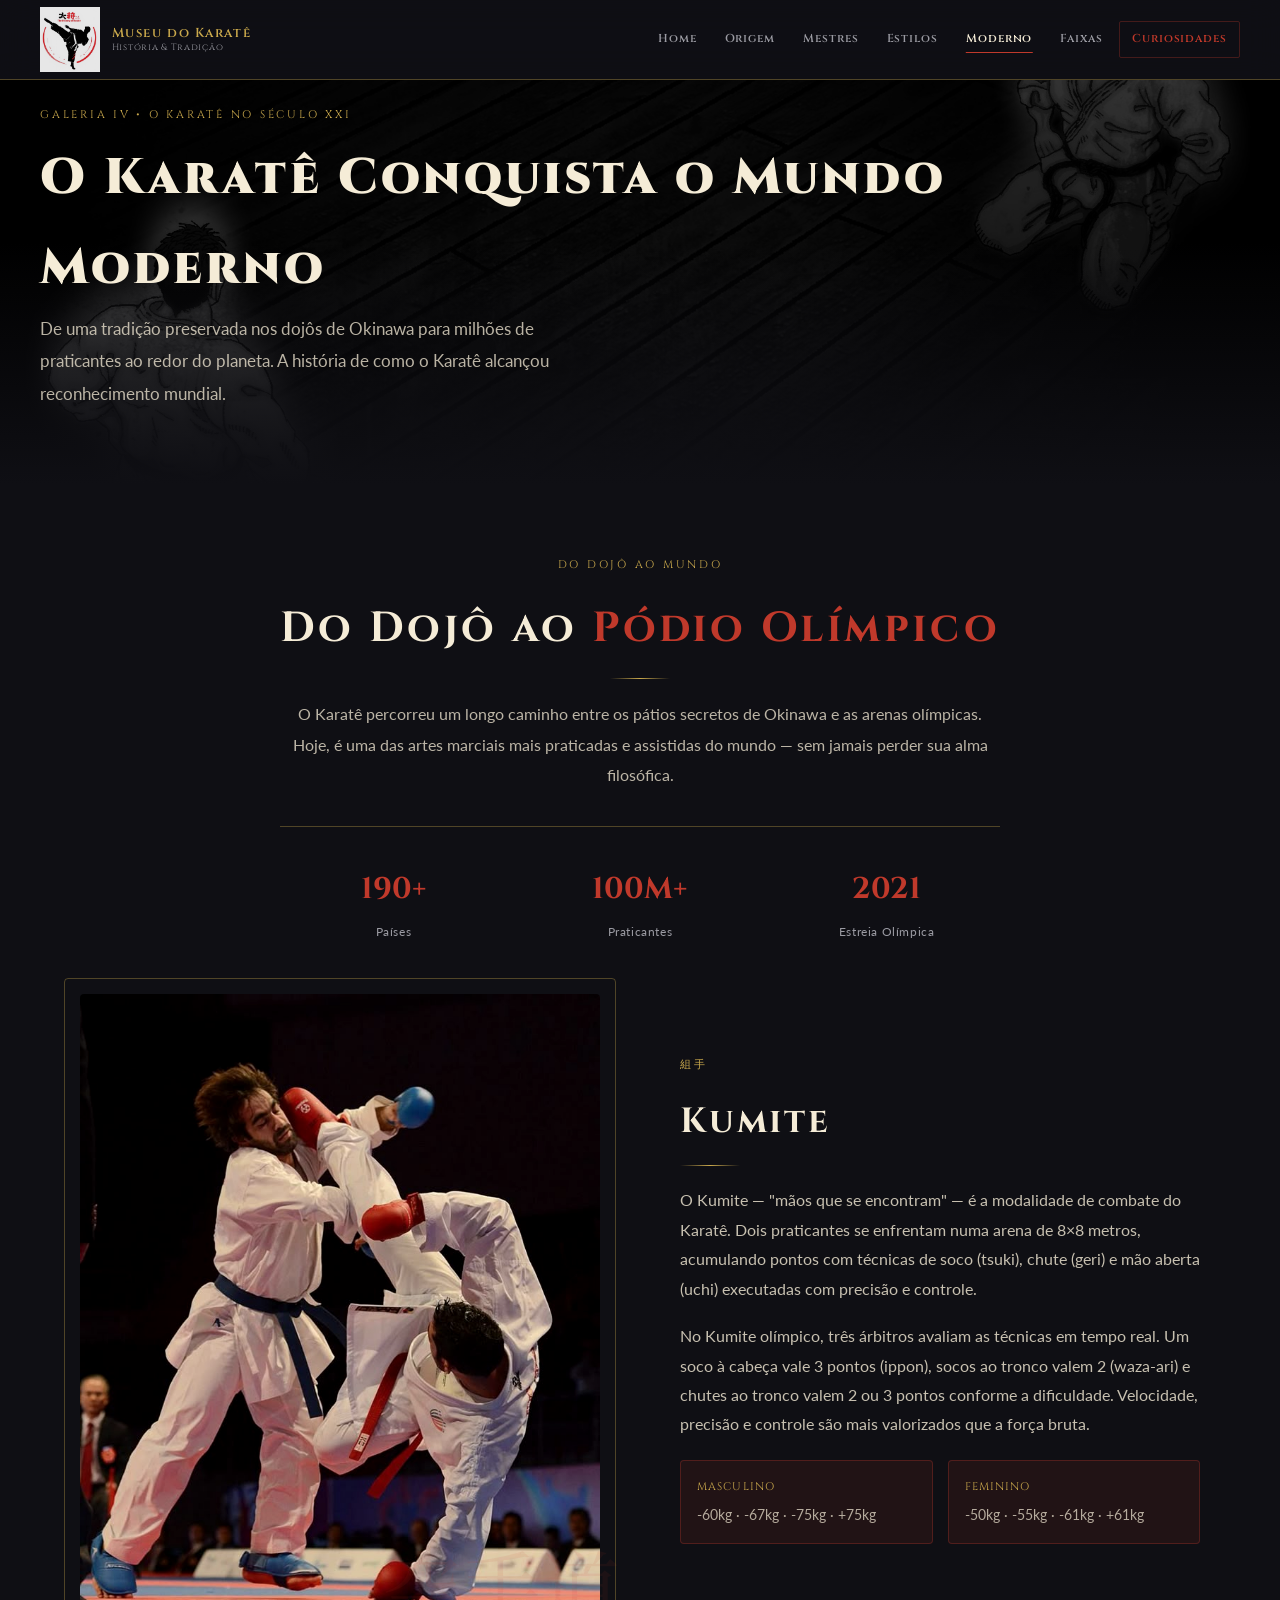
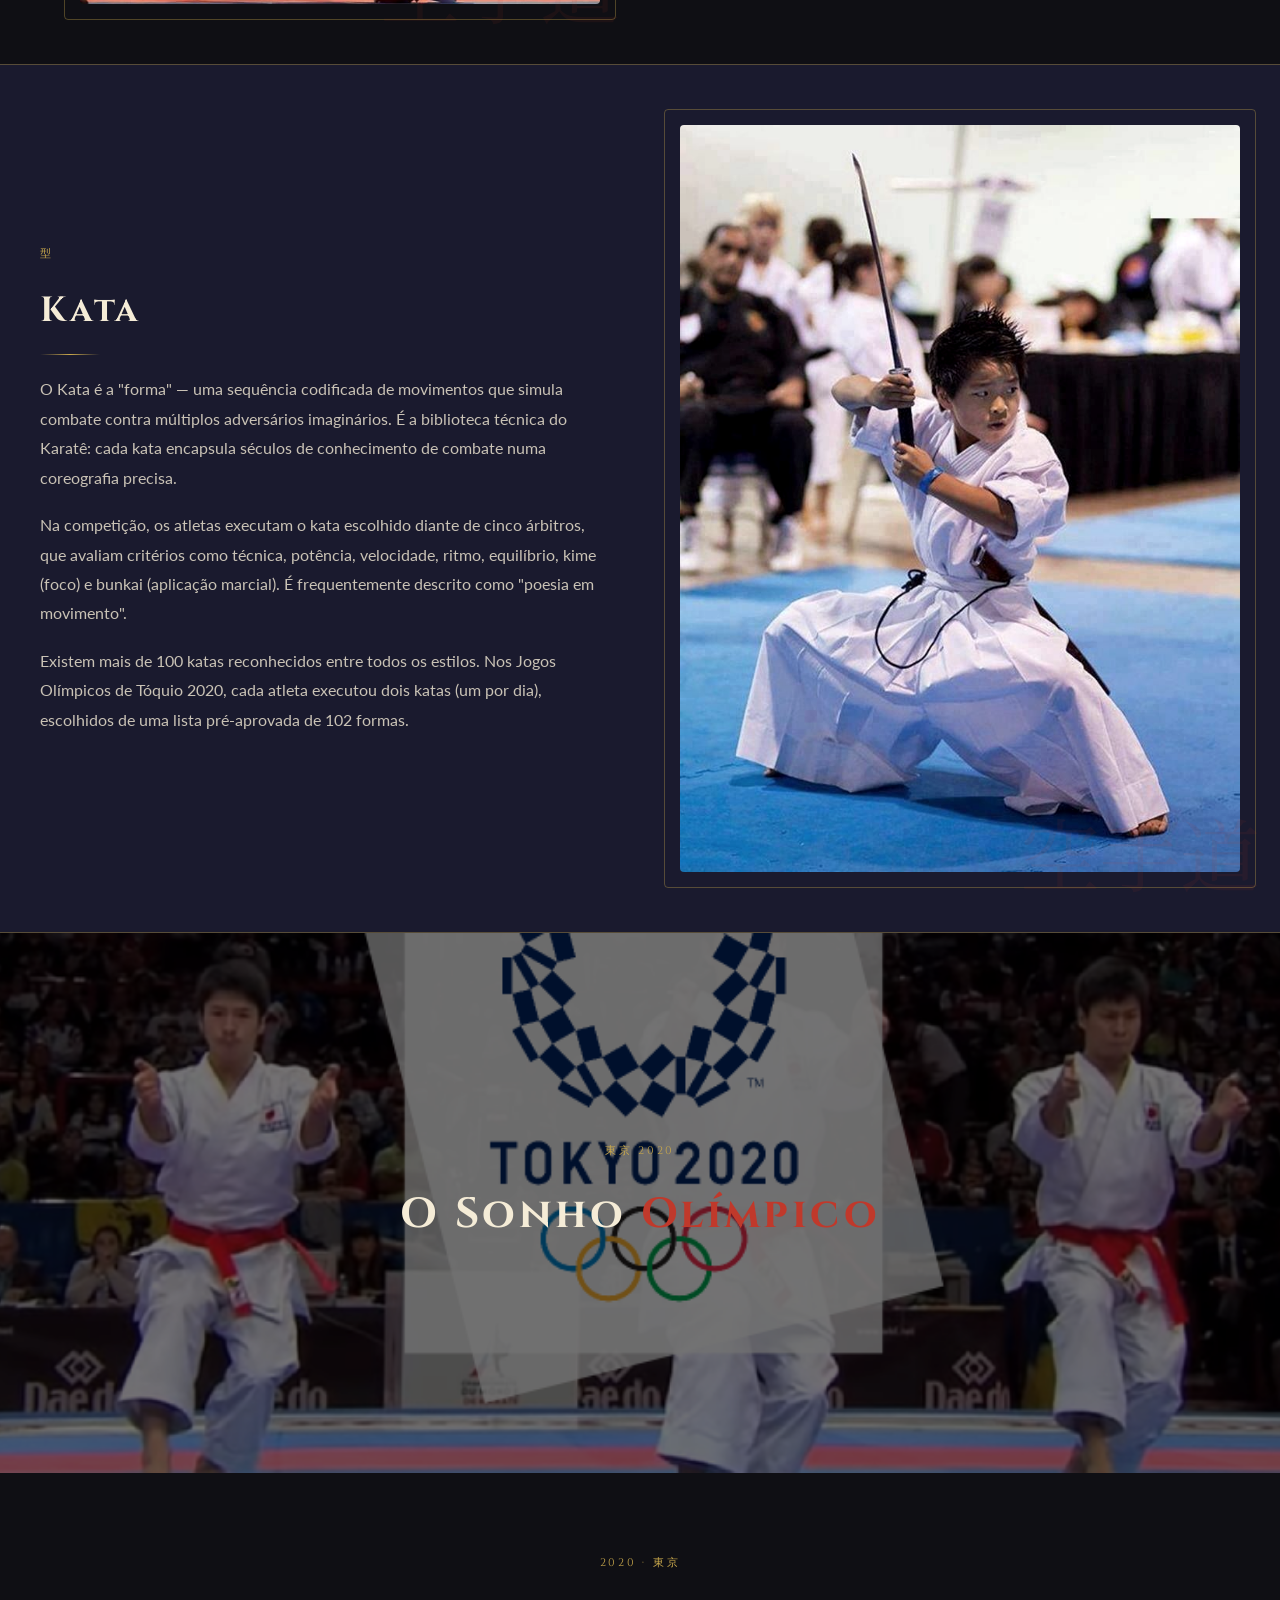
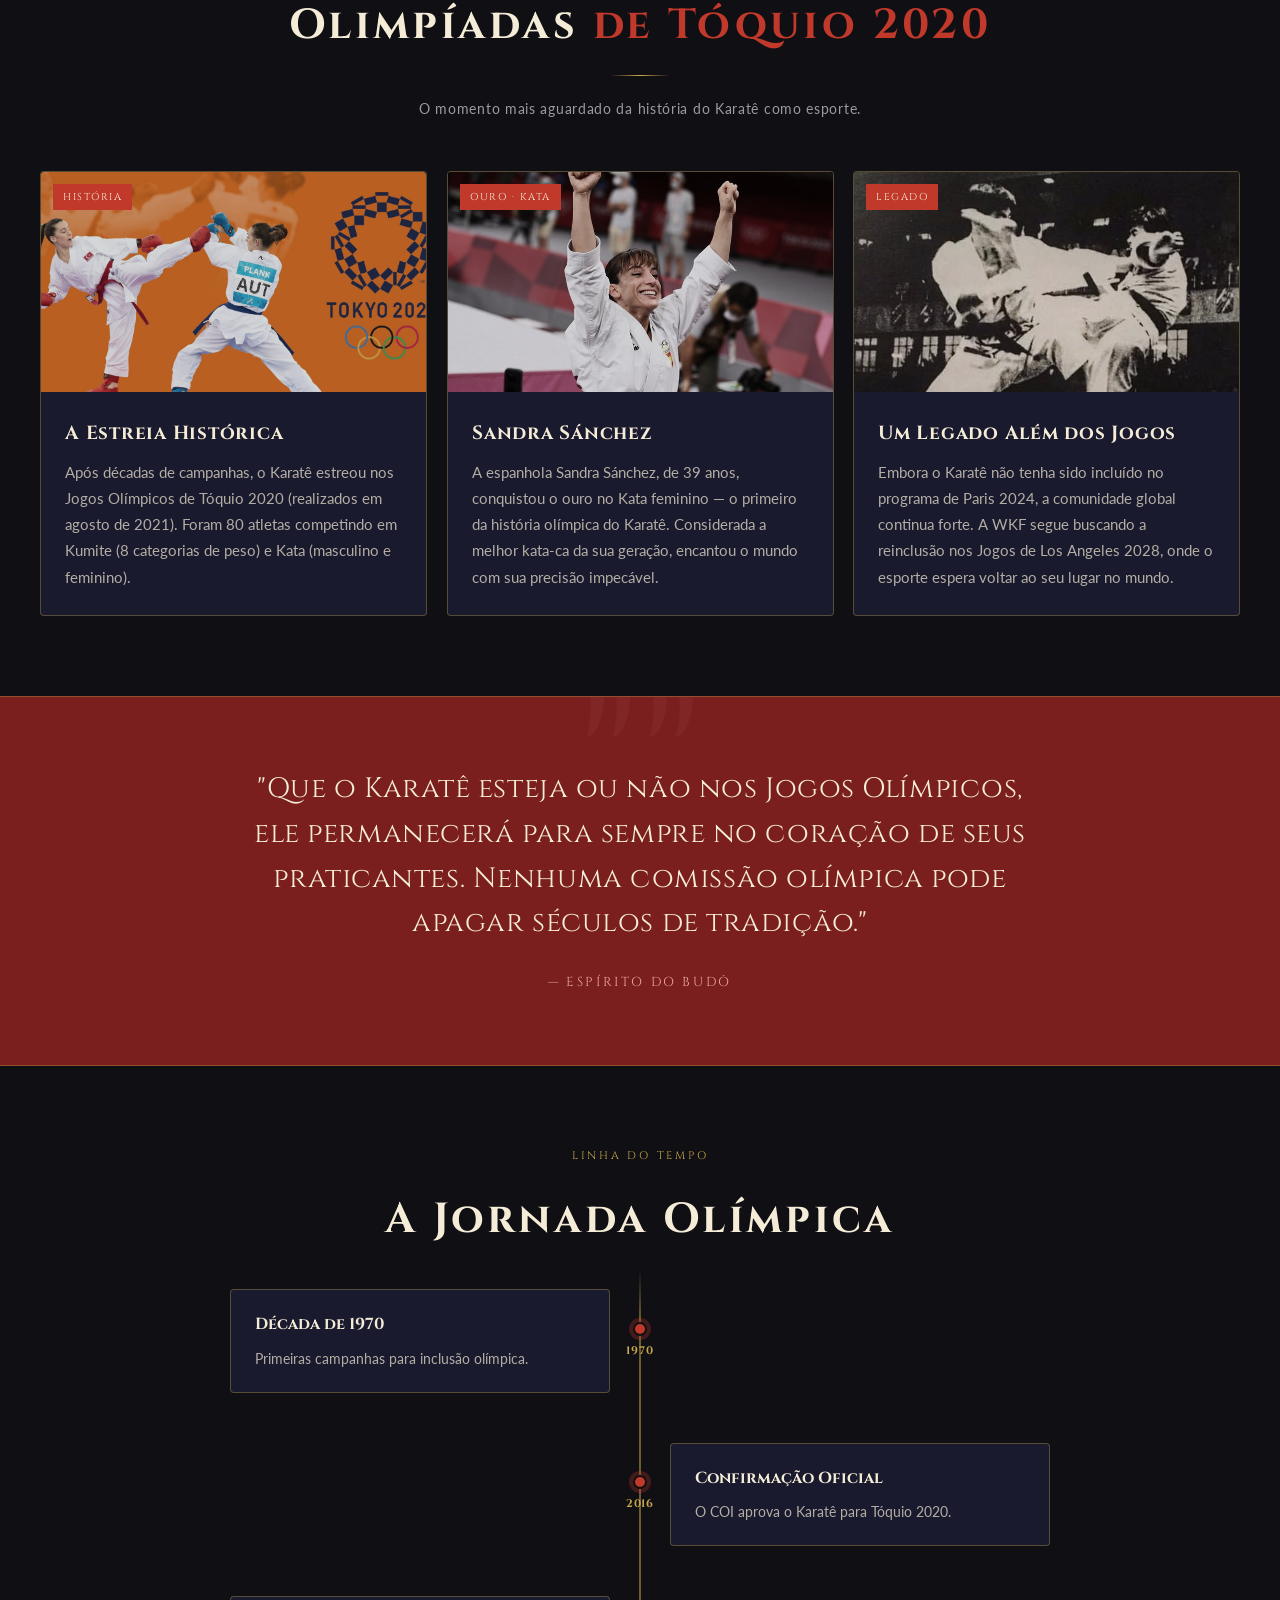
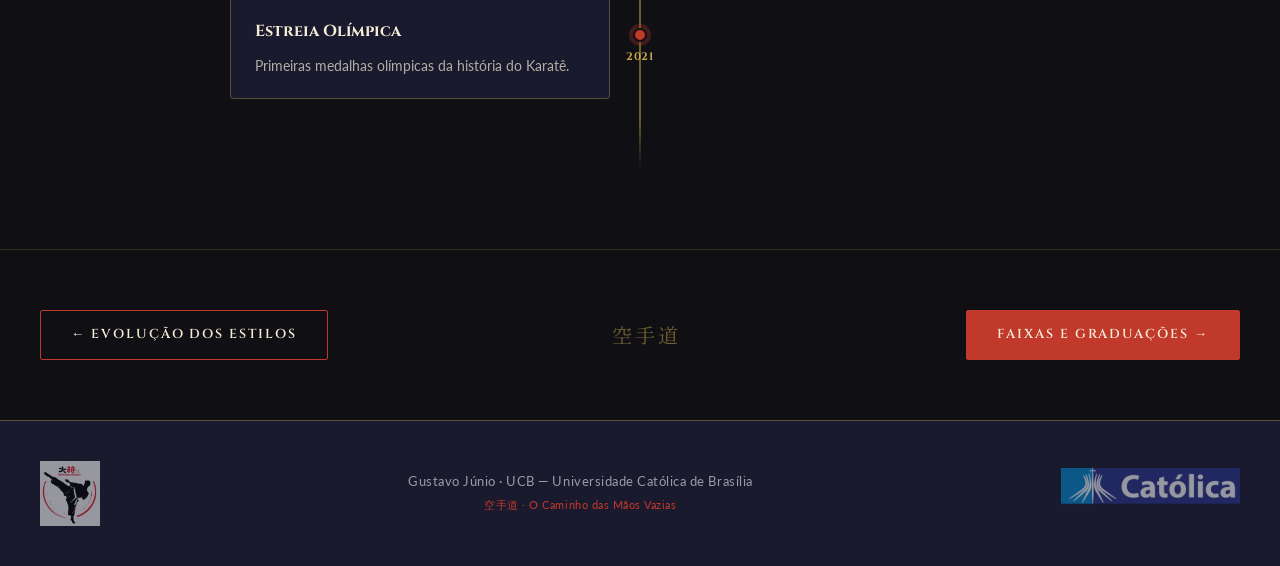
==== commit 3c5bbc8d: "Add files via upload" ====
--- a/moderno.html
+++ b/moderno.html
@@ -34,11 +34,8 @@
     <div class="page-hero-bg" style="background-image: url('./img/reeeeeeee.jpeg');"></div>
     <div class="page-hero-overlay"></div>
     <div class="page-hero-content">
-      <span class="section-label">
-Galeria IV • O Karatê no Século XXI
-</span>
-
-<h1>O Karatê Conquista o Mundo Moderno</h1>
+      <span class="section-label">Galeria IV • O Karatê no Século XXI</span>
+  <h1>O Karatê Conquista o Mundo Moderno</h1>
 
 <p class="hero-desc">
 De uma tradição preservada nos dojôs de Okinawa para milhões de praticantes ao redor do planeta. A história de como o Karatê alcançou reconhecimento mundial.
